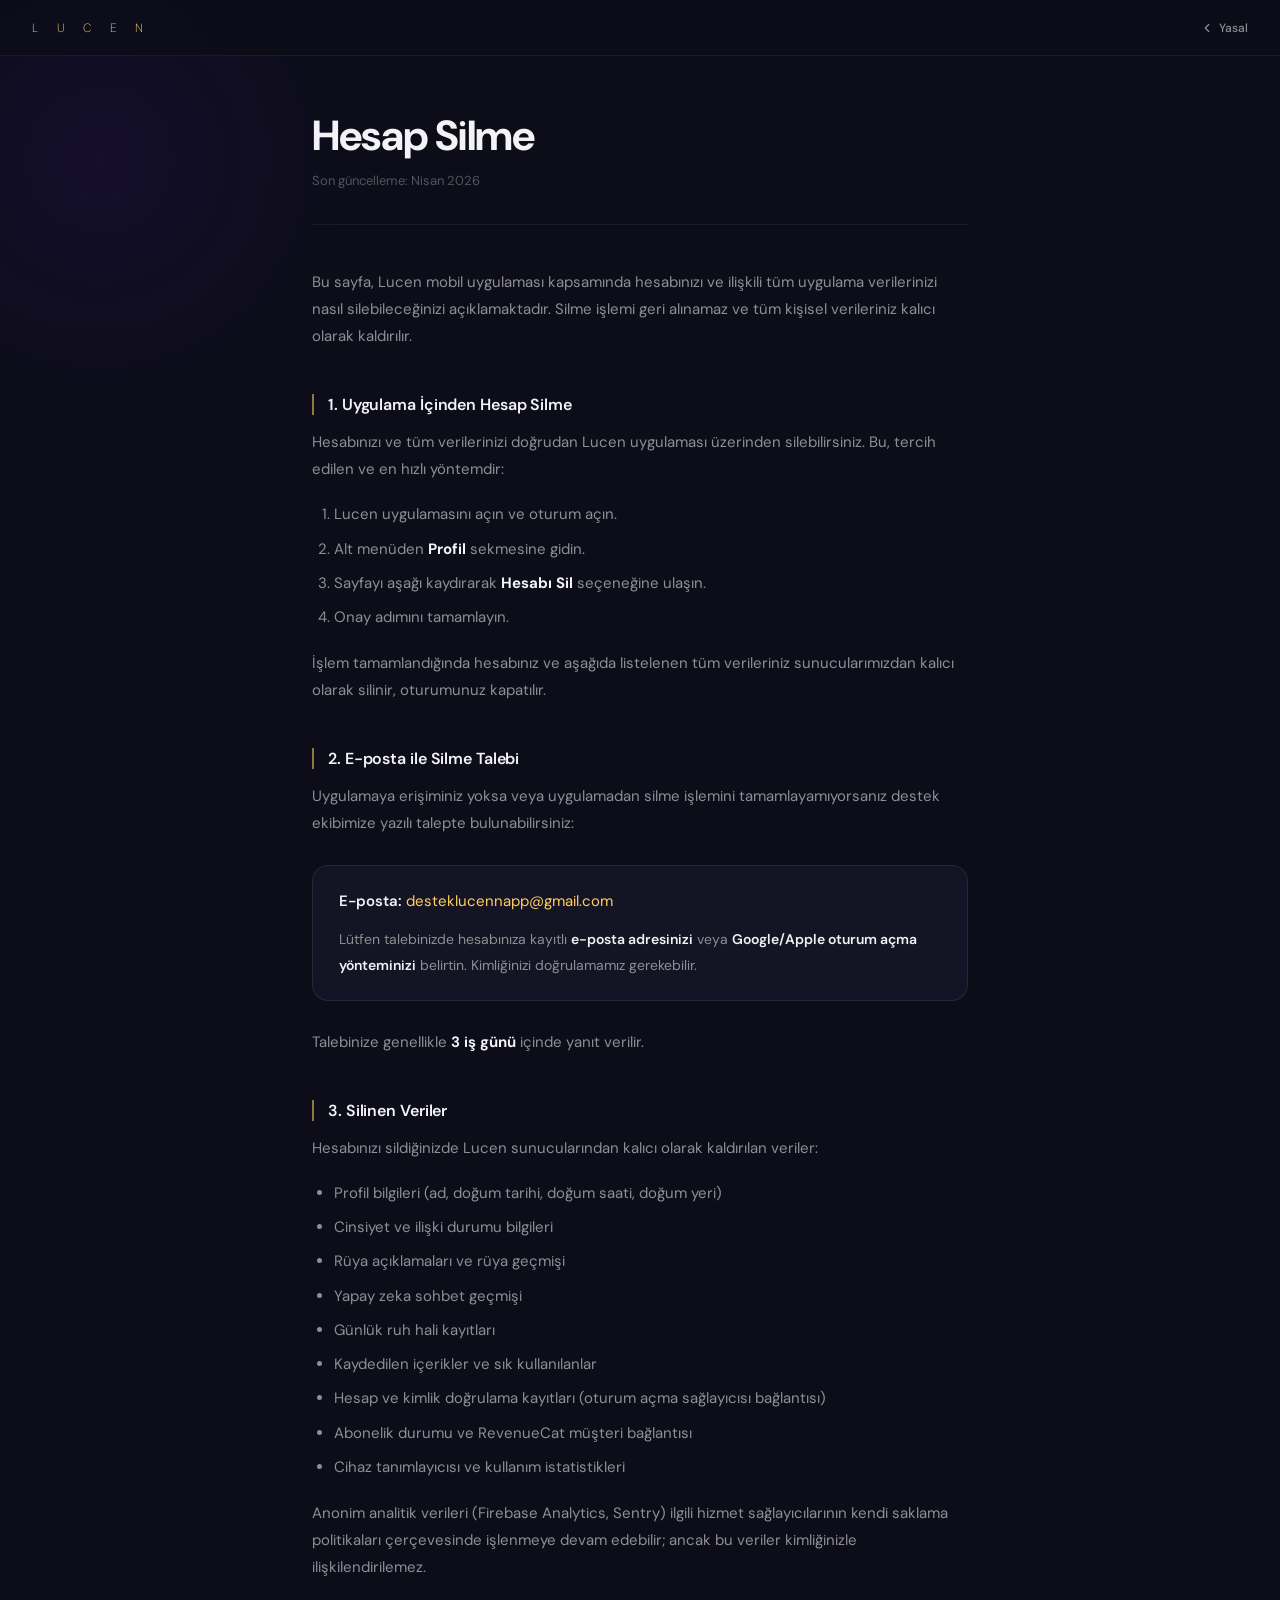
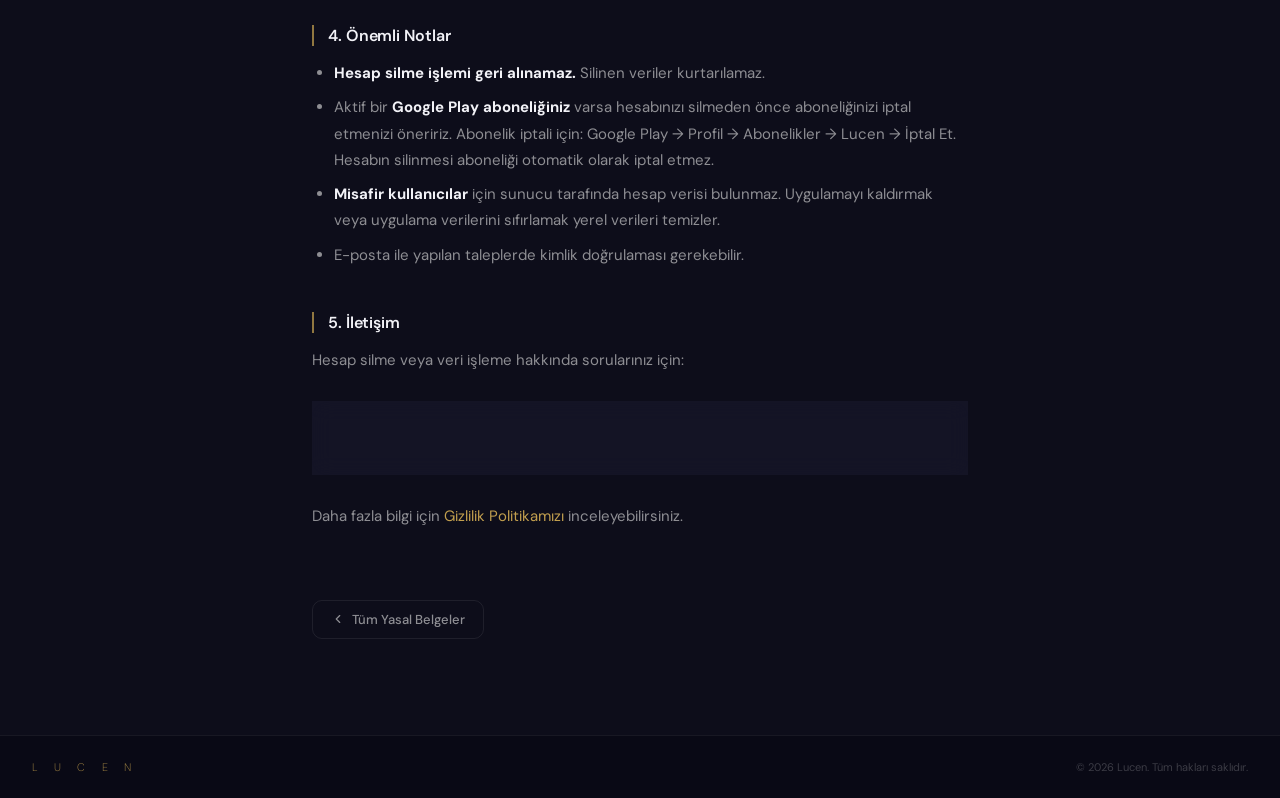
==== delete-account.html @ 51af7e27 "feat(legal): add account deletion page for Google Play compliance Adds delete-account.html — a publi" ====
<!doctype html>
<html lang="tr">
<head>
  <meta charset="utf-8" />
  <meta name="viewport" content="width=device-width, initial-scale=1" />
  <title>Lucen — Hesap Silme</title>
  <meta name="description" content="Lucen hesabınızı ve ilişkili uygulama verilerinizi nasıl silebileceğinizi öğrenin." />
  <link rel="preconnect" href="https://fonts.googleapis.com" />
  <link rel="preconnect" href="https://fonts.gstatic.com" crossorigin />
  <link href="https://fonts.googleapis.com/css2?family=DM+Sans:opsz,wght@9..40,200;9..40,400;9..40,500;9..40,600;9..40,700&display=swap" rel="stylesheet" />
  <link rel="stylesheet" href="./styles.css" />
</head>
<body>

  <header class="legal-header">
    <a href="https://lucennapp.com" class="header-logo">L U C E N</a>
    <a href="./index.html" class="header-back">
      <svg width="14" height="14" viewBox="0 0 24 24" fill="none" stroke="currentColor" stroke-width="2" stroke-linecap="round" stroke-linejoin="round" aria-hidden="true">
        <polyline points="15 18 9 12 15 6"></polyline>
      </svg>
      Yasal
    </a>
  </header>

  <main class="legal-content">
    <h1 class="legal-title">Hesap Silme</h1>
    <p class="legal-meta">Son güncelleme: Nisan 2026</p>

    <p>
      Bu sayfa, Lucen mobil uygulaması kapsamında hesabınızı ve ilişkili tüm uygulama verilerinizi
      nasıl silebileceğinizi açıklamaktadır. Silme işlemi geri alınamaz ve tüm kişisel verileriniz
      kalıcı olarak kaldırılır.
    </p>

    <h2>1. Uygulama İçinden Hesap Silme</h2>
    <p>
      Hesabınızı ve tüm verilerinizi doğrudan Lucen uygulaması üzerinden silebilirsiniz.
      Bu, tercih edilen ve en hızlı yöntemdir:
    </p>
    <ol>
      <li>Lucen uygulamasını açın ve oturum açın.</li>
      <li>Alt menüden <strong style="color:#F2F2F7;">Profil</strong> sekmesine gidin.</li>
      <li>Sayfayı aşağı kaydırarak <strong style="color:#F2F2F7;">Hesabı Sil</strong> seçeneğine ulaşın.</li>
      <li>Onay adımını tamamlayın.</li>
    </ol>
    <p>
      İşlem tamamlandığında hesabınız ve aşağıda listelenen tüm verileriniz sunucularımızdan
      kalıcı olarak silinir, oturumunuz kapatılır.
    </p>

    <h2>2. E-posta ile Silme Talebi</h2>
    <p>
      Uygulamaya erişiminiz yoksa veya uygulamadan silme işlemini tamamlayamıyorsanız
      destek ekibimize yazılı talepte bulunabilirsiniz:
    </p>
    <div class="highlight">
      <p>
        <strong>E-posta:</strong>
        <a href="mailto:desteklucennapp@gmail.com?subject=Hesap%20Silme%20Talebi">
          desteklucennapp@gmail.com
        </a>
      </p>
      <p style="margin-top:12px; font-size:14px;">
        Lütfen talebinizde hesabınıza kayıtlı <strong>e-posta adresinizi</strong> veya
        <strong>Google/Apple oturum açma yönteminizi</strong> belirtin.
        Kimliğinizi doğrulamamız gerekebilir.
      </p>
    </div>
    <p>
      Talebinize genellikle <strong style="color:#F2F2F7;">3 iş günü</strong> içinde yanıt verilir.
    </p>

    <h2>3. Silinen Veriler</h2>
    <p>
      Hesabınızı sildiğinizde Lucen sunucularından kalıcı olarak kaldırılan veriler:
    </p>
    <ul>
      <li>Profil bilgileri (ad, doğum tarihi, doğum saati, doğum yeri)</li>
      <li>Cinsiyet ve ilişki durumu bilgileri</li>
      <li>Rüya açıklamaları ve rüya geçmişi</li>
      <li>Yapay zeka sohbet geçmişi</li>
      <li>Günlük ruh hali kayıtları</li>
      <li>Kaydedilen içerikler ve sık kullanılanlar</li>
      <li>Hesap ve kimlik doğrulama kayıtları (oturum açma sağlayıcısı bağlantısı)</li>
      <li>Abonelik durumu ve RevenueCat müşteri bağlantısı</li>
      <li>Cihaz tanımlayıcısı ve kullanım istatistikleri</li>
    </ul>
    <p>
      Anonim analitik verileri (Firebase Analytics, Sentry) ilgili hizmet sağlayıcılarının
      kendi saklama politikaları çerçevesinde işlenmeye devam edebilir; ancak bu veriler
      kimliğinizle ilişkilendirilemez.
    </p>

    <h2>4. Önemli Notlar</h2>
    <ul>
      <li>
        <strong style="color:#F2F2F7;">Hesap silme işlemi geri alınamaz.</strong>
        Silinen veriler kurtarılamaz.
      </li>
      <li>
        Aktif bir <strong style="color:#F2F2F7;">Google Play aboneliğiniz</strong> varsa
        hesabınızı silmeden önce aboneliğinizi iptal etmenizi öneririz.
        Abonelik iptali için: Google Play → Profil → Abonelikler → Lucen → İptal Et.
        Hesabın silinmesi aboneliği otomatik olarak iptal etmez.
      </li>
      <li>
        <strong style="color:#F2F2F7;">Misafir kullanıcılar</strong> için sunucu tarafında
        hesap verisi bulunmaz. Uygulamayı kaldırmak veya uygulama verilerini sıfırlamak
        yerel verileri temizler.
      </li>
      <li>
        E-posta ile yapılan taleplerde kimlik doğrulaması gerekebilir.
      </li>
    </ul>

    <h2>5. İletişim</h2>
    <p>
      Hesap silme veya veri işleme hakkında sorularınız için:
    </p>
    <div class="highlight">
      <p>
        <strong>
          <a href="mailto:desteklucennapp@gmail.com">desteklucennapp@gmail.com</a>
        </strong>
      </p>
    </div>
    <p>
      Daha fazla bilgi için
      <a href="./privacy.html">Gizlilik Politikamızı</a> inceleyebilirsiniz.
    </p>

    <a href="./index.html" class="back-link">
      <svg width="14" height="14" viewBox="0 0 24 24" fill="none" stroke="currentColor" stroke-width="2" stroke-linecap="round" stroke-linejoin="round" aria-hidden="true">
        <polyline points="15 18 9 12 15 6"></polyline>
      </svg>
      Tüm Yasal Belgeler
    </a>
  </main>

  <footer class="legal-footer">
    <a href="https://lucennapp.com" class="legal-footer-logo">L U C E N</a>
    <span class="legal-footer-copy">© 2026 Lucen. Tüm hakları saklıdır.</span>
  </footer>

</body>
</html>
---- styles.css ----
/* ─────────────────────────────────────────────────────────────────
   Lucen Legal — Shared Styles
   Applies to: index.html, privacy.html, terms.html, support.html
   ──────────────────────────────────────────────────────────────── */

/* ─── Reset ──────────────────────────────────────────────────── */
*, *::before, *::after { box-sizing: border-box; margin: 0; padding: 0; }

/* ─── Base ───────────────────────────────────────────────────── */
body {
  font-family: 'DM Sans', system-ui, sans-serif;
  background: #0D0D1A;
  color: #8E8E93;
  min-height: 100vh;
  position: relative;
  overflow-x: hidden;
  -webkit-font-smoothing: antialiased;
}

/* Subtle ambient blob — top-left only, very restrained */
body::before {
  content: '';
  position: fixed;
  top: -120px; left: -180px;
  width: 560px; height: 560px;
  background: radial-gradient(circle,
    rgba(58,21,128,0.18) 0%,
    transparent 62%);
  border-radius: 50%;
  pointer-events: none;
  z-index: 0;
}

/* ─── Header ─────────────────────────────────────────────────── */
.legal-header {
  position: sticky;
  top: 0; z-index: 50;
  background: rgba(13,13,26,0.88);
  backdrop-filter: blur(18px);
  -webkit-backdrop-filter: blur(18px);
  border-bottom: 1px solid rgba(255,255,255,0.06);
  padding: 0 32px;
  height: 56px;
  display: flex;
  align-items: center;
  justify-content: space-between;
}
.header-logo {
  font-size: 12px;
  font-weight: 200;
  letter-spacing: 0.65em;
  padding-right: 0.65em;
  color: #FFD060;
  text-decoration: none;
}
.header-back {
  font-size: 12px;
  font-weight: 500;
  color: #8E8E93;
  text-decoration: none;
  display: flex;
  align-items: center;
  gap: 5px;
  transition: color 0.2s;
}
.header-back:hover { color: #F2F2F7; }
.header-back svg { flex-shrink: 0; }

/* ─── Content wrapper ────────────────────────────────────────── */
.legal-content {
  position: relative;
  z-index: 1;
  max-width: 720px;
  margin: 0 auto;
  padding: 56px 32px 96px;
}

/* ─── Page title area ────────────────────────────────────────── */
.legal-title {
  font-size: clamp(28px, 5vw, 42px);
  font-weight: 700;
  letter-spacing: -0.8px;
  line-height: 1.12;
  color: #F2F2F7;
  margin-bottom: 10px;
}
.legal-meta {
  font-size: 13px;
  color: rgba(142,142,147,0.55);
  margin-bottom: 44px;
  padding-bottom: 32px;
  border-bottom: 1px solid rgba(255,255,255,0.06);
}

/* ─── Typography ─────────────────────────────────────────────── */
p {
  font-size: 15px;
  line-height: 1.80;
  color: #8E8E93;
  margin-bottom: 18px;
}

ul, ol {
  padding-left: 22px;
  margin-bottom: 20px;
}
li {
  font-size: 15px;
  line-height: 1.75;
  color: #8E8E93;
  margin-bottom: 8px;
}

/* ─── Section headings ───────────────────────────────────────── */
h2 {
  font-size: 16px;
  font-weight: 600;
  color: #F2F2F7;
  letter-spacing: -0.1px;
  margin-top: 44px;
  margin-bottom: 14px;
  padding-left: 14px;
  border-left: 2px solid rgba(255,208,96,0.55);
}

/* ─── Highlight / contact box ────────────────────────────────── */
.highlight {
  background: rgba(26,26,46,0.60);
  border: 1px solid rgba(255,255,255,0.08);
  border-radius: 16px;
  padding: 22px 26px;
  backdrop-filter: blur(10px);
  -webkit-backdrop-filter: blur(10px);
  margin: 28px 0;
}
.highlight p { margin-bottom: 0; }
.highlight strong {
  color: #F2F2F7;
  font-weight: 600;
}
.highlight a {
  color: #FFD060;
  text-decoration: none;
}
.highlight a:hover {
  text-decoration: underline;
  text-underline-offset: 3px;
}

/* ─── Inline links ───────────────────────────────────────────── */
a {
  color: rgba(255,208,96,0.75);
  text-decoration: none;
  transition: color 0.2s;
}
a:hover { color: #FFD060; }

/* ─── Back / nav link ────────────────────────────────────────── */
.back-link {
  display: inline-flex;
  align-items: center;
  gap: 7px;
  font-size: 13px;
  font-weight: 500;
  color: #8E8E93;
  text-decoration: none;
  margin-top: 52px;
  padding: 10px 18px;
  border: 1px solid rgba(255,255,255,0.08);
  border-radius: 10px;
  transition: color 0.2s, border-color 0.2s, background 0.2s;
}
.back-link:hover {
  color: #F2F2F7;
  border-color: rgba(255,255,255,0.15);
  background: rgba(255,255,255,0.04);
}

/* ─── Support-specific: topic cards ─────────────────────────── */
.support-grid {
  display: grid;
  grid-template-columns: repeat(auto-fit, minmax(220px, 1fr));
  gap: 16px;
  margin: 28px 0 44px;
}
.support-card {
  background: rgba(26,26,46,0.55);
  border: 1px solid rgba(255,255,255,0.07);
  border-radius: 18px;
  padding: 24px 22px;
  backdrop-filter: blur(10px);
  -webkit-backdrop-filter: blur(10px);
  transition: border-color 0.25s;
}
.support-card:hover {
  border-color: rgba(255,208,96,0.18);
}
.support-card-icon {
  font-size: 18px;
  color: #FFD060;
  margin-bottom: 14px;
  display: block;
}
.support-card h3 {
  font-size: 15px;
  font-weight: 600;
  color: #F2F2F7;
  margin-bottom: 8px;
  letter-spacing: -0.1px;
}
.support-card p {
  font-size: 13px;
  line-height: 1.65;
  color: rgba(142,142,147,0.85);
  margin-bottom: 0;
}

/* ─── CTA button (support page) ─────────────────────────────── */
.cta-btn {
  display: inline-flex;
  align-items: center;
  gap: 8px;
  font-family: 'DM Sans', sans-serif;
  font-size: 14px;
  font-weight: 700;
  letter-spacing: 0.2px;
  color: #1A1200;
  text-decoration: none;
  padding: 14px 28px;
  border-radius: 14px;
  background: linear-gradient(180deg, #FFBB4D 0%, #F5A020 100%);
  box-shadow: 0 8px 24px rgba(245,166,35,0.38);
  transition: opacity 0.2s, transform 0.2s;
}
.cta-btn:hover { opacity: 0.90; transform: translateY(-1px); color: #1A1200; }

/* ─── Legal index hub cards ──────────────────────────────────── */
.hub-grid {
  display: grid;
  grid-template-columns: repeat(auto-fit, minmax(200px, 1fr));
  gap: 14px;
  margin-top: 40px;
}
.hub-card {
  display: flex;
  flex-direction: column;
  gap: 6px;
  background: rgba(26,26,46,0.55);
  border: 1px solid rgba(255,255,255,0.08);
  border-radius: 16px;
  padding: 24px 22px;
  text-decoration: none;
  backdrop-filter: blur(10px);
  -webkit-backdrop-filter: blur(10px);
  transition: border-color 0.25s, transform 0.25s;
}
.hub-card:hover {
  border-color: rgba(255,208,96,0.22);
  transform: translateY(-3px);
  color: inherit;
}
.hub-card-icon {
  font-size: 18px;
  color: #FFD060;
  margin-bottom: 6px;
}
.hub-card-title {
  font-size: 15px;
  font-weight: 600;
  color: #F2F2F7;
  letter-spacing: -0.1px;
}
.hub-card-desc {
  font-size: 13px;
  color: rgba(142,142,147,0.80);
  line-height: 1.5;
  margin: 0;
}

/* ─── Footer (legal pages) ───────────────────────────────────── */
.legal-footer {
  position: relative; z-index: 1;
  border-top: 1px solid rgba(255,255,255,0.06);
  padding: 24px 32px;
  display: flex;
  align-items: center;
  justify-content: space-between;
  flex-wrap: wrap;
  gap: 12px;
  background: rgba(6,6,16,0.40);
}
.legal-footer-logo {
  font-size: 11px;
  font-weight: 200;
  letter-spacing: 0.6em;
  padding-right: 0.6em;
  color: rgba(255,208,96,0.65);
  text-decoration: none;
}
.legal-footer-copy {
  font-size: 11px;
  color: rgba(142,142,147,0.38);
}

/* ─── Responsive ─────────────────────────────────────────────── */
@media (max-width: 600px) {
  .legal-header { padding: 0 20px; }
  .legal-content { padding: 40px 20px 72px; }
  .legal-footer { padding: 20px; }
  h2 { margin-top: 36px; }
}
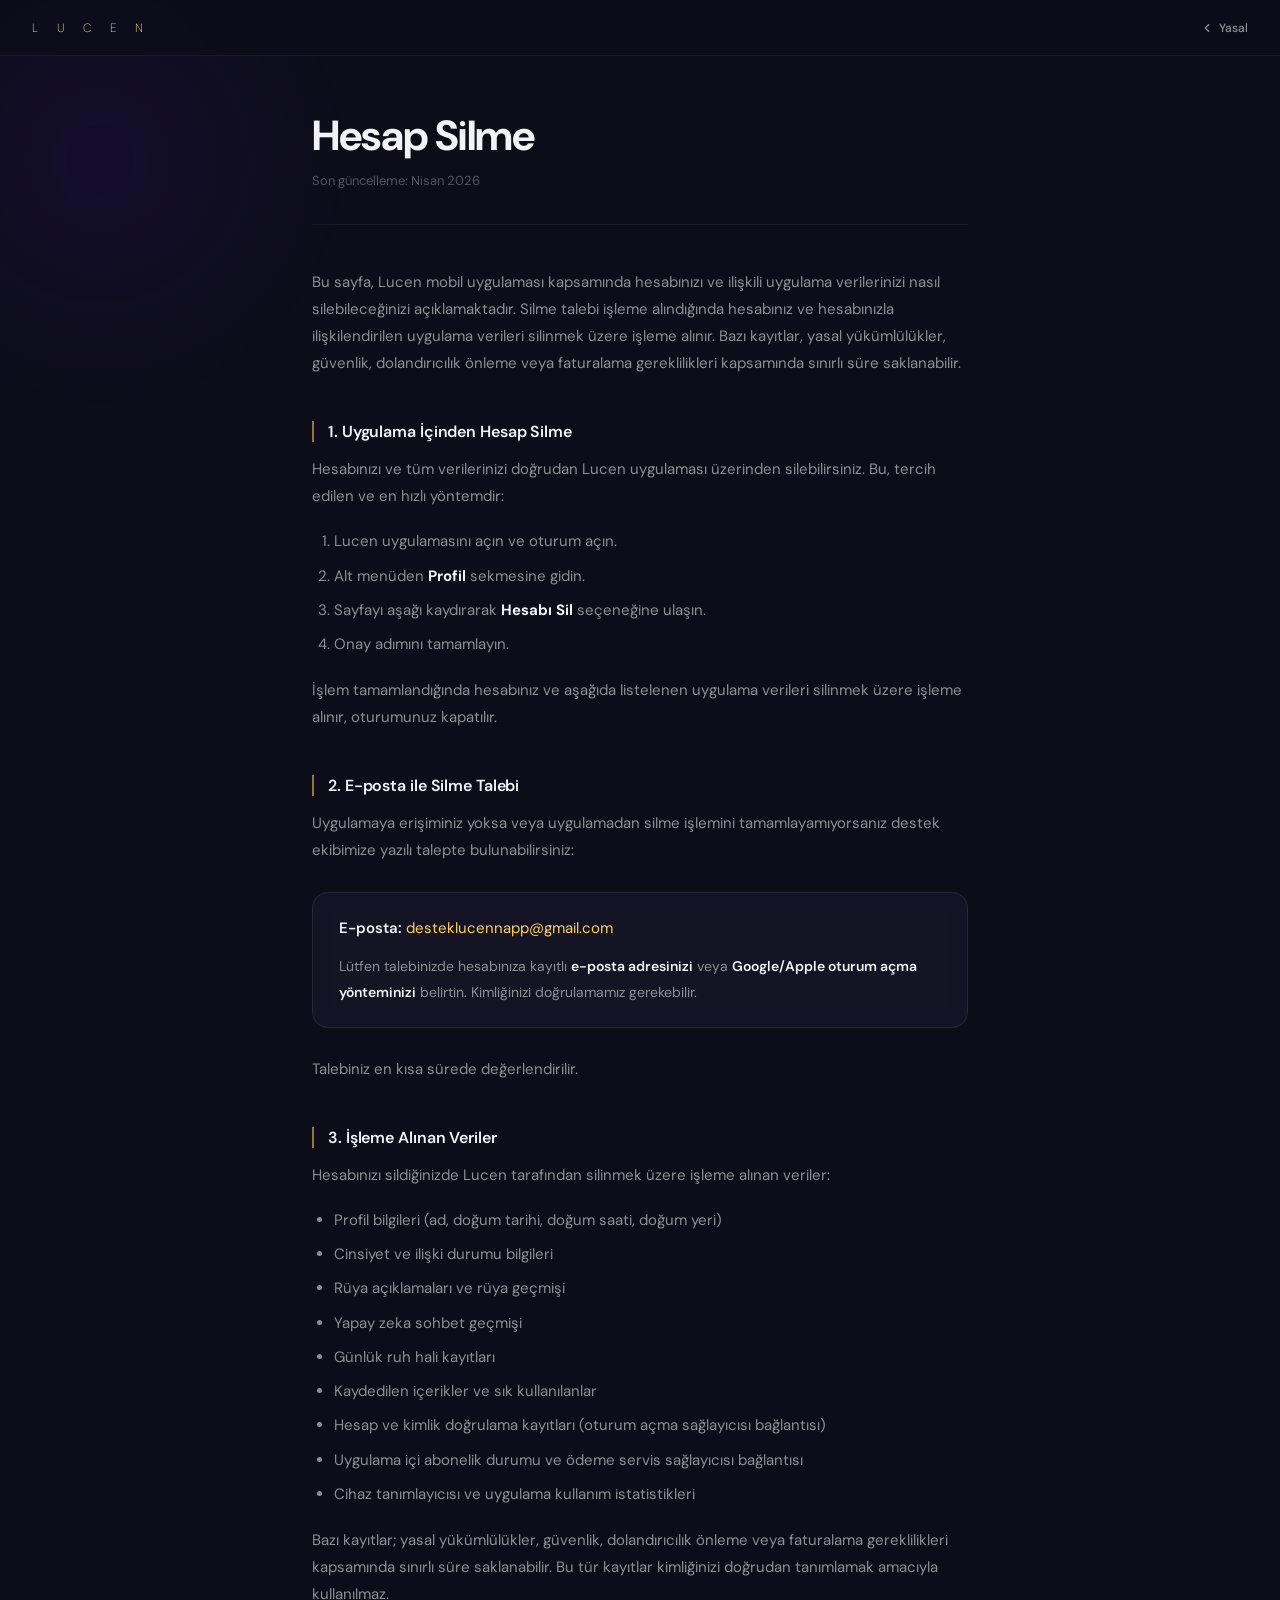
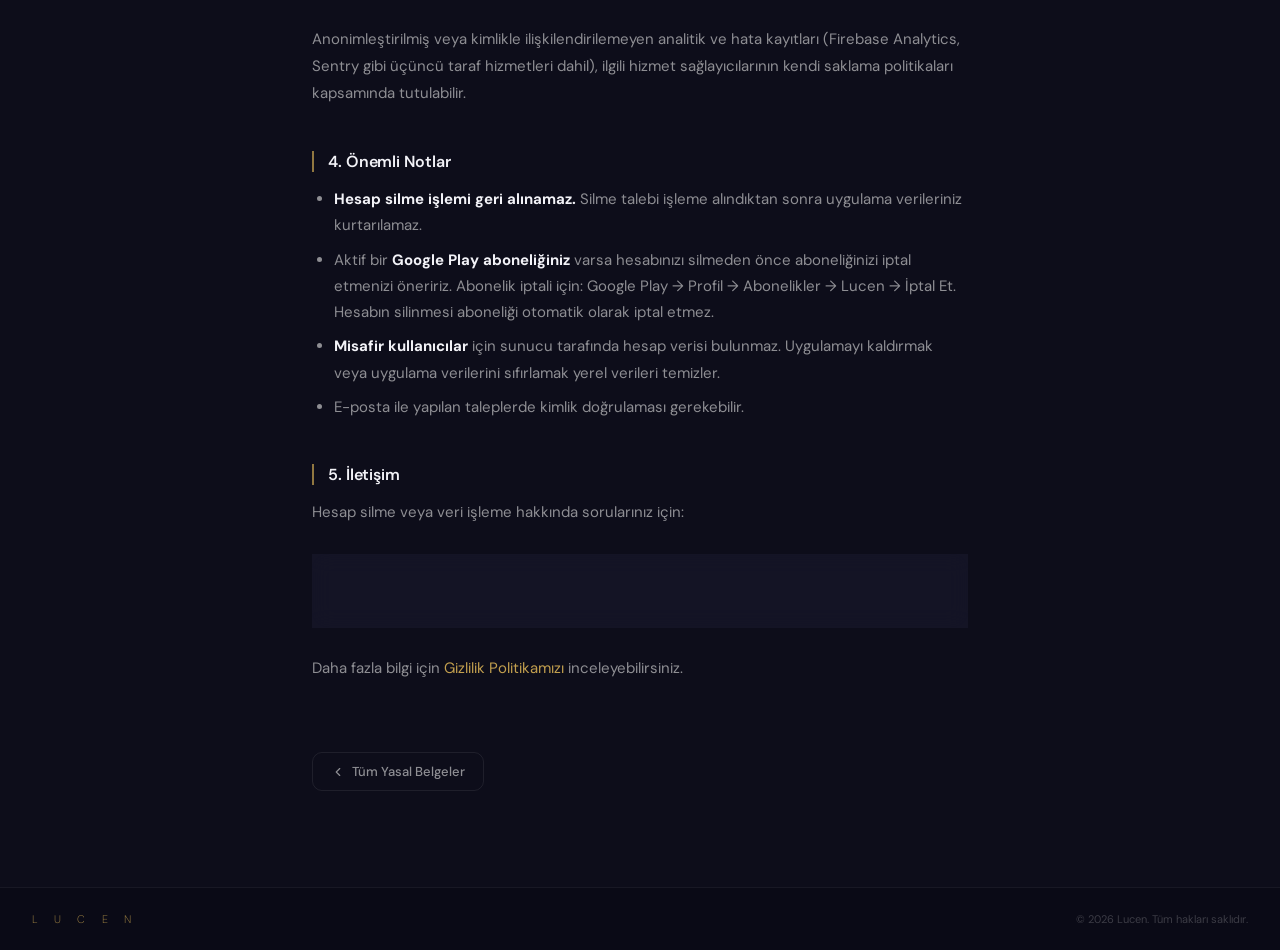
==== commit 4b5621da: "legal: soften delete-account wording to policy-safe language - Replace absolute "all data permanentl" ====
--- a/delete-account.html
+++ b/delete-account.html
@@ -27,9 +27,11 @@
     <p class="legal-meta">Son güncelleme: Nisan 2026</p>
 
     <p>
-      Bu sayfa, Lucen mobil uygulaması kapsamında hesabınızı ve ilişkili tüm uygulama verilerinizi
-      nasıl silebileceğinizi açıklamaktadır. Silme işlemi geri alınamaz ve tüm kişisel verileriniz
-      kalıcı olarak kaldırılır.
+      Bu sayfa, Lucen mobil uygulaması kapsamında hesabınızı ve ilişkili uygulama verilerinizi
+      nasıl silebileceğinizi açıklamaktadır. Silme talebi işleme alındığında hesabınız ve
+      hesabınızla ilişkilendirilen uygulama verileri silinmek üzere işleme alınır. Bazı kayıtlar,
+      yasal yükümlülükler, güvenlik, dolandırıcılık önleme veya faturalama gereklilikleri
+      kapsamında sınırlı süre saklanabilir.
     </p>
 
     <h2>1. Uygulama İçinden Hesap Silme</h2>
@@ -44,8 +46,8 @@
       <li>Onay adımını tamamlayın.</li>
     </ol>
     <p>
-      İşlem tamamlandığında hesabınız ve aşağıda listelenen tüm verileriniz sunucularımızdan
-      kalıcı olarak silinir, oturumunuz kapatılır.
+      İşlem tamamlandığında hesabınız ve aşağıda listelenen uygulama verileri silinmek üzere
+      işleme alınır, oturumunuz kapatılır.
     </p>
 
     <h2>2. E-posta ile Silme Talebi</h2>
@@ -67,12 +69,12 @@
       </p>
     </div>
     <p>
-      Talebinize genellikle <strong style="color:#F2F2F7;">3 iş günü</strong> içinde yanıt verilir.
+      Talebiniz en kısa sürede değerlendirilir.
     </p>
 
-    <h2>3. Silinen Veriler</h2>
+    <h2>3. İşleme Alınan Veriler</h2>
     <p>
-      Hesabınızı sildiğinizde Lucen sunucularından kalıcı olarak kaldırılan veriler:
+      Hesabınızı sildiğinizde Lucen tarafından silinmek üzere işleme alınan veriler:
     </p>
     <ul>
       <li>Profil bilgileri (ad, doğum tarihi, doğum saati, doğum yeri)</li>
@@ -82,20 +84,25 @@
       <li>Günlük ruh hali kayıtları</li>
       <li>Kaydedilen içerikler ve sık kullanılanlar</li>
       <li>Hesap ve kimlik doğrulama kayıtları (oturum açma sağlayıcısı bağlantısı)</li>
-      <li>Abonelik durumu ve RevenueCat müşteri bağlantısı</li>
-      <li>Cihaz tanımlayıcısı ve kullanım istatistikleri</li>
+      <li>Uygulama içi abonelik durumu ve ödeme servis sağlayıcısı bağlantısı</li>
+      <li>Cihaz tanımlayıcısı ve uygulama kullanım istatistikleri</li>
     </ul>
     <p>
-      Anonim analitik verileri (Firebase Analytics, Sentry) ilgili hizmet sağlayıcılarının
-      kendi saklama politikaları çerçevesinde işlenmeye devam edebilir; ancak bu veriler
-      kimliğinizle ilişkilendirilemez.
+      Bazı kayıtlar; yasal yükümlülükler, güvenlik, dolandırıcılık önleme veya faturalama
+      gereklilikleri kapsamında sınırlı süre saklanabilir. Bu tür kayıtlar kimliğinizi
+      doğrudan tanımlamak amacıyla kullanılmaz.
+    </p>
+    <p>
+      Anonimleştirilmiş veya kimlikle ilişkilendirilemeyen analitik ve hata kayıtları
+      (Firebase Analytics, Sentry gibi üçüncü taraf hizmetleri dahil), ilgili hizmet
+      sağlayıcılarının kendi saklama politikaları kapsamında tutulabilir.
     </p>
 
     <h2>4. Önemli Notlar</h2>
     <ul>
       <li>
         <strong style="color:#F2F2F7;">Hesap silme işlemi geri alınamaz.</strong>
-        Silinen veriler kurtarılamaz.
+        Silme talebi işleme alındıktan sonra uygulama verileriniz kurtarılamaz.
       </li>
       <li>
         Aktif bir <strong style="color:#F2F2F7;">Google Play aboneliğiniz</strong> varsa
